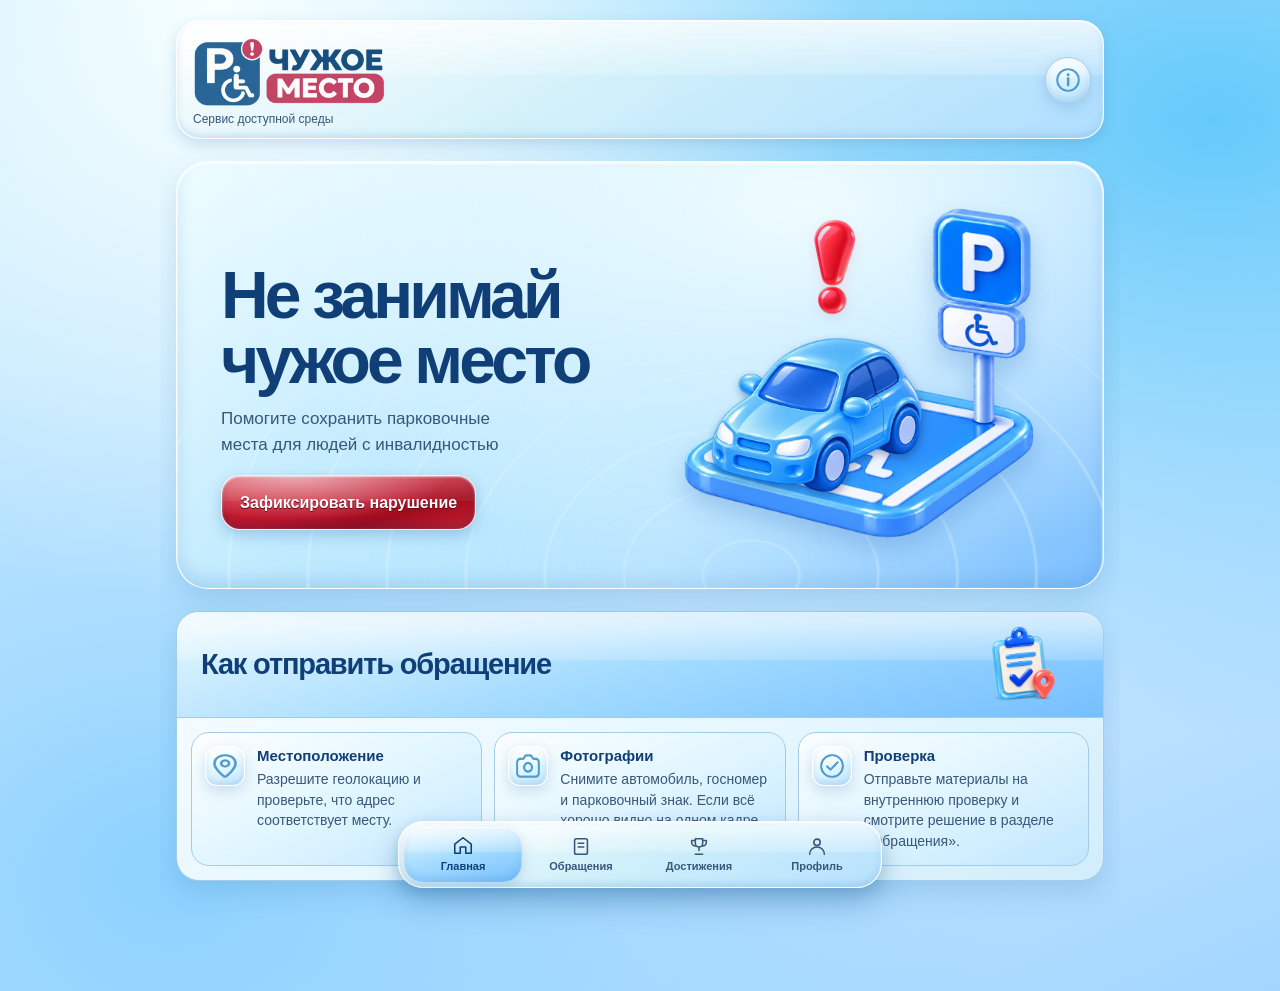
==== frontend/index.html @ 74e449b8 "обновлены тёмная тема и мобильная главная" ====
<!DOCTYPE html>
<html lang="ru">
<head>
	<meta charset="utf-8">
	<meta name="viewport" content="width=device-width, initial-scale=1, viewport-fit=cover, interactive-widget=resizes-content">
	<meta name="color-scheme" content="light dark">
	<meta name="theme-color" content="#BFE8FC" media="(prefers-color-scheme: light)">
	<meta name="theme-color" content="#0B111C" media="(prefers-color-scheme: dark)">
	<link rel="stylesheet" type="text/css" href="style.css">
	<script src="report.js" type="module"></script>
	<title>Чужое место — фиксация нарушений парковки на местах для инвалидов</title>
</head>
<body>
	<main id="home">
		<header class="app-header">
			<div class="app-brand">
				<h1 class="app-logo"><img src="images/brand-logo.webp" alt="Чужое место" width="700" height="540"></h1>
				<p>Сервис доступной среды</p>
			</div>
			<button id="open-about" class="about-button" type="button" aria-label="О проекте" title="О проекте">
				<img src="images/icons/info-circle.png" alt="" width="24" height="24">
			</button>
		</header>
		<section id="browser-max-notice" class="max-browser-notice" aria-label="Вход через MAX" hidden>
			<p>Откройте бота в MAX, чтобы зарегистрироваться и отправлять обращения.</p>
		</section>
		<div id="home-content">
			<section class="hero" aria-labelledby="hero-title">
				<div class="hero-copy">
					<h2 id="hero-title">Не занимай<br>чужое место</h2>
					<p>Помогите сохранить парковочные места для людей с инвалидностью</p>
				</div>
				<div class="parking-scene">
					<img class="parking-platform" src="images/parking-platform.webp" alt="Парковочное место для людей с инвалидностью" width="960" height="879" decoding="async">
					<button class="parking-car" id="parking-car" type="button" aria-label="Оживить машину">
						<img src="images/scene-car.webp" alt="" width="640" height="489" decoding="async">
					</button>
					<button class="parking-warning" id="parking-warning" type="button" aria-label="Оживить восклицательный знак">
						<img src="images/exclamation.webp" alt="" width="240" height="465" decoding="async" draggable="false">
					</button>
				</div>
				<button id="open-report" type="button" class="report-button">Зафиксировать нарушение</button>
			</section>
			<section class="guide" aria-labelledby="guide-title">
				<div class="guide-heading">
					<h2 id="guide-title">Как отправить обращение</h2>
					<img src="images/report-guide.webp" alt="" width="336" height="307" decoding="async">
				</div>
				<ol class="steps" role="list">
					<li>
						<img src="images/icons/location-pin.png" alt="" width="40" height="40" loading="lazy">
						<div><h3>Местоположение</h3><p>Разрешите геолокацию и проверьте, что адрес соответствует месту.</p></div>
					</li>
					<li>
						<img src="images/icons/camera.png" alt="" width="40" height="40" loading="lazy">
						<div><h3>Фотографии</h3><p>Снимите автомобиль, госномер и парковочный знак. Если всё хорошо видно на одном кадре, второго не нужно.</p></div>
					</li>
					<li>
						<img src="images/icons/check-circle.png" alt="" width="40" height="40" loading="lazy">
						<div><h3>Проверка</h3><p>Отправьте материалы на внутреннюю проверку и смотрите решение в разделе «Обращения».</p></div>
					</li>
				</ol>
			</section>
		</div>
		<section class="tab-screen" id="tab-screen" aria-labelledby="tab-title" hidden>
			<h2 id="tab-title"></h2>
			<div class="panel-stack" id="tab-content"></div>
		</section>
		<footer class="site-version" id="site-version" hidden></footer>
		<nav class="tab-bar" aria-label="Основная навигация">
			<button id="open-home" type="button" aria-current="page"><svg viewBox="0 0 24 24" aria-hidden="true"><path d="m3 10 9-7 9 7v10h-6v-7H9v7H3z"/></svg>Главная</button>
			<button id="open-history" type="button"><svg viewBox="0 0 24 24" aria-hidden="true"><rect x="5" y="4" width="14" height="17" rx="2"/><path d="M9 9h6m-6 4h6"/></svg>Обращения</button>
			<button id="open-achievements" type="button"><svg viewBox="0 0 24 24" aria-hidden="true"><path d="M8 4h8v5a4 4 0 0 1-8 0V4ZM8 6H4v2a4 4 0 0 0 4 4M16 6h4v2a4 4 0 0 1-4 4M12 13v4m-4 4h8"/></svg>Достижения</button>
			<button id="open-profile" type="button"><span class="tab-profile-icon" aria-hidden="true"><svg viewBox="0 0 24 24"><circle cx="12" cy="8" r="3.5"/><path d="M4 21a8 8 0 0 1 16 0"/></svg></span>Профиль</button>
		</nav>

		<dialog class="panel-dialog" id="account-dialog" aria-labelledby="account-title">
			<div class="panel-heading">
				<h2 id="account-title">Вход</h2>
				<form method="dialog"><button class="panel-button" type="submit">Закрыть</button></form>
			</div>
			<form id="account-form" class="panel-stack">
				<div id="max-login" class="panel-stack" hidden><p>Откройте бота в MAX, чтобы зарегистрироваться и войти.</p></div>
				<p id="account-message" role="status"></p>
				<button class="panel-button primary-button" type="submit" id="account-submit">Войти</button>
			</form>
		</dialog>

		<dialog class="panel-dialog" id="panel-dialog" aria-labelledby="panel-title">
			<div class="panel-heading">
				<h2 id="panel-title"></h2>
				<form method="dialog"><button class="panel-button" type="submit">Закрыть</button></form>
			</div>
			<div class="panel-stack" id="panel-content"></div>
		</dialog>

		<dialog class="panel-dialog" id="report-dialog" aria-labelledby="report-title">
			<form id="report-form">
				<div class="panel-heading">
					<h2 id="report-title">Фиксация нарушения</h2>
					<button type="button" id="close-report">Закрыть</button>
				</div>
				<div class="step-label"><span id="step-count">Шаг 1 из 3</span><span id="step-name">Общий вид</span></div>
				<div class="step-progress" role="progressbar" aria-label="Этап обращения" aria-valuemin="1" aria-valuemax="3" aria-valuenow="1"><span id="step-progress"></span></div>
				<p id="draft-status" role="status"></p>
				<section id="photo-step">
					<h3 id="photo-title">Сделайте фото автомобиля на парковочном месте</h3>
					<p id="camera-status" role="status">В кадре должны быть видны автомобиль, парковочное место и знак или разметка</p>
					<div class="photo-box">
						<div id="photo-placeholder" class="photo-placeholder"><span aria-hidden="true">▣</span>Камера откроется после нажатия кнопки</div>
						<div class="report-photos" id="photo-previews" hidden>
							<figure hidden><img id="photo-preview" alt="Общий вид автомобиля"><figcaption>Общий вид</figcaption></figure>
							<figure hidden><img id="detail-preview" alt="Государственный номер"><figcaption>Государственный номер</figcaption></figure>
						</div>
					</div>
					<button type="button" id="next-step" disabled>К следующему фото</button>
					<button type="button" id="open-camera">Открыть камеру</button>
					<button type="button" id="open-detail" hidden>Сделать второе фото</button>
					<button type="button" id="camera-settings" hidden>Открыть настройки камеры</button>
					<a id="open-browser-camera" class="panel-button" target="_blank" rel="noopener noreferrer" hidden>Открыть камеру в браузере</a>
					<p class="capture-note">Фотографии делаются с камеры в приложении</p>
				</section>
				<section id="review-step" hidden>
					<h3>Проверьте и отправьте обращение</h3>
					<div class="capture-section">
						<div class="report-photos" id="review-photos"></div>
						<div class="plate-field">
							<label for="plate-number">Госномер автомобиля <span>Необязательно</span></label>
							<div class="plate-input">
							<input id="plate-number" type="text" maxlength="32" autocomplete="off" autocapitalize="characters" spellcheck="false" placeholder="А123ВС" aria-describedby="plate-note" pattern="[АВЕКМНОРСТУХ0-9 \-]*">
								<div class="plate-region-field">
									<label for="plate-region">Регион</label>
									<input id="plate-region" type="text" inputmode="numeric" maxlength="3" pattern="[0-9]{2,3}" autocomplete="off" placeholder="—" aria-describedby="plate-region-note">
								</div>
								<span class="plate-flag" role="img" aria-label="Флаг России"></span>
								<span class="plate-flag" id="plate-region-flag" role="img" hidden></span>
							</div>
							<p id="plate-region-note" role="status" hidden></p>
							<p id="plate-note">Введённый госномер не подтверждён</p>
						</div>
						<h3 id="location-title">Местоположение</h3>
						<p id="location-status" role="status">Разрешите доступ к геолокации, чтобы определить адрес</p>
						<button type="button" id="locate">Определить мой адрес</button>
						<p class="capture-note">Для поиска адреса координаты передаются сервису Photon<br><a href="https://www.openstreetmap.org/copyright">© OpenStreetMap</a></p>
						<label>Комментарий к обращению <textarea id="report-comment" rows="3" maxlength="1000"></textarea></label>
					</div>
					<div class="report-actions">
						<p id="save-status" role="status"></p>
						<button type="button" id="show-submitted" hidden>Открыть обращение</button>
						<button type="submit" id="save-report" disabled>Отправить обращение</button>
						<button type="button" id="back-to-photos">Вернуться к фотографиям</button>
					</div>
				</section>
			</form>
		</dialog>
	</main>
	<dialog id="camera-view" aria-label="Камера">
		<video id="camera-preview" autoplay muted playsinline></video>
		<div class="camera-toolbar">
			<p id="camera-view-status" role="status">Подключаем камеру…</p>
			<button type="button" class="camera-icon" id="cancel-camera" aria-label="Закрыть камеру" title="Закрыть камеру" autofocus><span aria-hidden="true">×</span></button>
		</div>
		<button type="button" id="play-camera" hidden>Запустить предпросмотр</button>
		<div class="camera-actions">
			<button type="button" class="camera-icon" id="camera-flash" aria-label="Вспышка" title="Вспышка" aria-pressed="false" hidden><span aria-hidden="true">⚡︎</span></button>
			<button type="button" id="take-photo" aria-label="Сфотографировать" title="Сфотографировать" disabled></button>
			<button type="button" class="camera-icon" id="switch-camera" aria-label="Переключить камеру" title="Переключить камеру"><span aria-hidden="true">↻</span></button>
		</div>
	</dialog>
</body>
</html>
---- frontend/style.css ----
* { box-sizing: border-box; margin: 0; padding: 0; }
body {
	font-family: -apple-system, BlinkMacSystemFont, "Segoe UI", Roboto, sans-serif;
	background: linear-gradient(145deg, #EAF5FF, var(--paper));
	color: var(--ink);
	line-height: 1.48;
}
button { font: inherit; font-weight: 400; cursor: pointer; }
button, a { touch-action: manipulation; }
:focus-visible { outline: 3px solid var(--strong-blue); outline-offset: 3px; }
main {
	min-height: 100dvh;
	width: min(100%, 470px);
	margin: 0 auto;
	overflow-x: clip;
	padding: max(24px, env(safe-area-inset-top)) max(20px, env(safe-area-inset-right)) calc(110px + env(safe-area-inset-bottom)) max(20px, env(safe-area-inset-left));
}
.app-header { display: flex; align-items: center; justify-content: space-between; gap: 12px; margin-bottom: 24px; text-align: left; }
.app-brand { display: grid; gap: 3px; width: clamp(152px, 48vw, 204px); min-width: 0; }
.app-logo { position: relative; aspect-ratio: 8 / 3; overflow: hidden; }
.app-logo img { position: absolute; top: 50%; left: 0; width: 100%; height: auto; transform: translateY(-50%); }
.panel-heading h2, .tab-screen h2 { color: var(--heading); }
.app-header p { margin-inline-start: 4px; color: var(--muted); font-size: 12px; }
.max-browser-notice {
	display: flex; flex-wrap: wrap; align-items: center; gap: 10px 16px; margin-bottom: 14px; padding: 13px 14px;
	border: 1px solid var(--card-border); border-radius: 17px; background: var(--glass-surface); font-size: 14px;
}
.max-browser-notice p { flex: 1 1 210px; }
.about-button {
	display: grid; place-items: center; flex: none; width: 46px; height: 46px;
	border: 1px solid var(--card-border); border-radius: 50%; background: var(--glass-surface); box-shadow: var(--glass-shadow);
	-webkit-tap-highlight-color: transparent;
}
.about-button img { display: block; width: 24px; height: 24px; object-fit: contain; }
@media (hover: hover) {
	.about-button:hover { background: var(--surface-hover, #D9EDFF); }
}
.hero {
	position: relative; isolation: isolate; overflow: hidden;
	display: grid; grid-template-columns: minmax(0, 1fr); align-items: center;
	padding: 22px 18px 14px; gap: 12px; border-radius: 25px; color: var(--deep-blue); background: linear-gradient(145deg, #D9EFFB, #C8E4F0);
}
.hero-copy h2 { font-size: 29px; line-height: 1.18; letter-spacing: -.03em; }
.hero-copy p { margin-top: 15px; max-width: 34ch; color: var(--muted); font-size: 15px; }
.parking-scene { position: relative; width: min(100%, 257px); aspect-ratio: 1310 / 1200; justify-self: center; margin-top: 10px; }
.parking-platform, .parking-car img { display: block; width: 100%; height: auto; }
.parking-car {
	position: absolute; left: 10%; top: 33%; width: 61%;
	padding: 0; border: 0; border-radius: 38%; background: transparent;
	-webkit-tap-highlight-color: transparent;
}
.parking-car img { transform-origin: 52% 91%; }
.parking-warning {
	position: absolute; width: 15%; left: 45.5%; top: 1%; transform: translateX(-50%);
	padding: 0; border: 0; border-radius: 12px; background: transparent;
	-webkit-tap-highlight-color: transparent;
	-webkit-touch-callout: none;
	-webkit-user-select: none;
	user-select: none;
}
.parking-warning img { display: block; width: 100%; height: auto; filter: drop-shadow(0 5px 7px rgba(204, 68, 110, .12)); }
.parking-warning:active img { filter: brightness(1.12) drop-shadow(0 5px 7px rgba(204, 68, 110, .12)); }
.report-button {
	width: 100%; display: block; margin-top: 12px;
	background: var(--report-gel);
	border: 0; box-shadow: 0 4px 12px #10274338;
	border-radius: 14px; padding: 15px 18px;
	color: white; font-size: 17px; text-align: center;
}
.report-button:hover { box-shadow: 0 4px 16px #10274355; }
.guide {
	margin-top: 18px; overflow: hidden; border: 1px solid var(--card-border); border-radius: 23px;
	background: var(--surface, #fff); box-shadow: var(--soft-shadow);
}
.guide-heading {
	display: grid; grid-template-columns: minmax(0, 1fr) auto; align-items: center; gap: 4px; padding: 6px 12px 6px 18px;
	background: linear-gradient(120deg, var(--paper), var(--ice));
}
.guide h2, .panel-heading h2 { font-size: 24px; line-height: 1.16; letter-spacing: -.04em; }
.guide h2 { max-width: 12ch; color: var(--deep-blue); font-weight: 850; }
.guide-heading img { display: block; width: clamp(92px, 29vw, 132px); height: auto; }
.steps { list-style: none; padding: 0 18px; }
.steps li { display: grid; grid-template-columns: 40px minmax(0, 1fr); gap: 12px; align-items: start; padding: 14px 0; }
.steps li + li { border-top: 1px solid var(--card-border); }
.steps img { display: block; border-radius: 12px; padding: 7px; background: color-mix(in srgb, var(--ice) 55%, var(--paper)); }
.steps h3 { font-size: 15px; line-height: 1.35; color: var(--deep-blue); }
.steps p { margin-top: 3px; font-size: 14px; color: var(--muted); }
.tab-bar svg { fill: none; stroke: currentColor; stroke-width: 1.7; stroke-linejoin: round; stroke-linecap: round; }
.tab-bar {
	position: fixed; z-index: 2; bottom: max(14px, env(safe-area-inset-bottom)); left: 50%; transform: translateX(-50%);
	display: flex; width: min(440px, calc(100% - 32px)); padding: 5px;
	background: linear-gradient(155deg, #fffffff2, #dfedf8e8); border: 1px solid #b8d3e3; border-radius: 21px;
	box-shadow: inset 0 1px 1px white, 0 6px 24px #19539224;
	-webkit-backdrop-filter: blur(16px);
	backdrop-filter: blur(16px);
}
.tab-bar > * {
	display: grid; place-content: center; justify-items: center; gap: 3px; flex: 1; min-width: 0; height: 52px;
	background: transparent; border: 0; border-radius: 16px; color: var(--muted);
	line-height: 1.25; font-family: inherit; font-size: 12px; font-weight: 400; text-decoration: none;
	-webkit-tap-highlight-color: transparent;
	-webkit-user-select: none;
	user-select: none;
}
.tab-bar svg { width: 21px; height: 21px; }
@media (hover: hover) {
	.tab-bar > :hover { background: #ffffff94; }
}
.tab-bar [aria-current] {
	color: var(--deep-blue); background: var(--glass-glint), linear-gradient(160deg, #edf8ff, var(--sky)); box-shadow: var(--glass-shadow);
}
.tab-bar [aria-current]:focus-visible { outline: 3px solid var(--strong-blue); outline-offset: 1px; }
@media (prefers-reduced-motion: no-preference) {
	.parking-warning { animation: warning-float 2.4s ease-in-out infinite; }
	button { transition: transform 120ms ease-out, box-shadow 160ms ease-out; }
	button:enabled:active:not(.tab-bar button, .parking-warning, .parking-car) { transform: translateY(1px) scale(.98); }

	.hero { animation: card-appear 460ms ease-out; }
	.guide { animation: card-appear 460ms 80ms ease-out backwards; }
	/* Forms and report rows can arrive after the tab's initial transition. */
	#tab-content > form, #tab-content > .report-row, #tab-content > [role="status"]:only-child {
		animation: panel-appear 320ms ease-out;
	}
	.panel-dialog[open] { animation: panel-appear 300ms ease-out; }
	.panel-dialog[open]::backdrop { animation: panel-appear 260ms ease-out; }

	.tab-bar { display: grid; grid-template-columns: repeat(4, minmax(0, 1fr)); }
	.tab-bar::before {
		content: ""; position: absolute; pointer-events: none;
		inset: 5px auto 5px 5px; width: calc((100% - 10px) / 4); border-radius: 16px;
		background: var(--glass-glint), linear-gradient(160deg, #edf8ff, var(--sky));
		box-shadow: 0 3px 9px #19539214;
		transform: translateX(var(--indicator-offset, 0%));
		transition: transform 360ms cubic-bezier(.25,.7,.25,1);
	}
	.tab-bar > button { position: relative; }
	.tab-bar [aria-current] { background: transparent; box-shadow: none; }
	.tab-bar [aria-current]:not(:focus-visible) { outline: none; }
}

@keyframes warning-float {
	0%, 100% { transform: translate(-50%, 0); }
	50% { transform: translate(-50%, -6px); }
}
@keyframes card-appear {
	from { opacity: 0; transform: translateY(18px); }
	to { opacity: 1; transform: none; }
}
@keyframes panel-appear {
	from { opacity: 0; }
	to { opacity: 1; }
}
@media (max-width: 520px) {
	main { padding-inline: max(16px, env(safe-area-inset-left)) max(16px, env(safe-area-inset-right)); }
	.app-header { margin-bottom: 20px; }
	.hero { padding: 22px 18px 14px; gap: 12px; }
	.hero-copy h2 { font-size: 29px; }
	.hero-copy p { margin-top: 10px; }
	.guide h2 { font-size: 22px; }
	.steps { padding-inline: 14px; }
}
[hidden] {
	display: none !important;
}

.panel-dialog {
	width: min(100%, 470px);
	max-height: calc(100% - 24px);
	margin: auto;
	padding: 20px;
	border: 0;
	border-radius: 22px;
	background: var(--paper);
	color: inherit;
	overflow-wrap: anywhere;
	overscroll-behavior: contain;
}

.tab-screen { overflow-wrap: anywhere; }
.tab-screen h2 { margin-bottom: 18px; font-size: 28px; line-height: 1.2; letter-spacing: -.04em; }
.tab-screen form { padding: 16px; background: white; border: 1px solid var(--ice); border-radius: 18px; }
.profile-card, .achievement-card, .empty-card, .report-card {
	padding: 18px; border: 1px solid var(--ice); border-radius: 18px; background: white;
}
.profile-card { display: flex; align-items: center; gap: 14px; }
.profile-avatar, .achievement-icon {
	display: grid; place-items: center; flex: none; width: 54px; height: 54px;
	border-radius: 18px; background: var(--ice); color: var(--deep-blue); font-weight: 700; font-size: 20px;
}
.profile-avatar { position: relative; overflow: hidden; }
.profile-avatar img { position: absolute; inset: 0; width: 100%; height: 100%; object-fit: cover; }
.profile-card p, .achievement-card p, .empty-card p, .report-card small { color: var(--muted); font-size: 14px; }
.profile-menu { display: grid; gap: 8px; }
.profile-menu .panel-button { width: 100%; text-align: left; }
.achievement-grid { display: grid; grid-template-columns: repeat(2, minmax(0, 1fr)); gap: 10px; }
.achievement-card { display: grid; justify-items: center; gap: 8px; text-align: center; }
.achievement-card .achievement-icon { font-family: "Apple Color Emoji", "Segoe UI Emoji", "Noto Color Emoji", sans-serif; font-size: 28px; }
.achievement-card[data-earned="true"] { border-color: var(--blue); }
.achievement-mark, .achievement-details summary { font-size: 13px; color: var(--muted); }
.achievement-card[data-earned="true"] .achievement-mark { color: var(--deep-blue); font-weight: 700; }
.achievement-details { width: 100%; }
.achievement-details summary { cursor: pointer; }
.achievement-details p, .achievement-details button { margin-top: 8px; }
.service-rules { display: grid; gap: 10px; padding-inline-start: 1.3em; }
.report-card { display: grid; gap: 10px; }
.report-card-head { display: flex; justify-content: space-between; flex-wrap: wrap; gap: 8px; }
.report-filter { display: flex; gap: 8px; }
.report-filter button { flex: 1; }
.report-confirmation summary { width: fit-content; padding: 10px 14px; border: 1px solid var(--card-border); border-radius: 14px; background: var(--glass-surface); cursor: pointer; }
.report-confirmation form { margin-top: 8px; }
.site-version { margin-top: 16px; text-align: center; font-size: 12px; color: #667085; color: light-dark(#667085, #a9b3c2); }
.empty-card { text-align: center; }
.decision-stats { display: grid; grid-template-columns: repeat(auto-fit, minmax(88px, 1fr)); gap: 8px; max-width: 360px; }
.decision-stats div { display: flex; align-items: center; justify-content: space-between; gap: 6px; flex-wrap: wrap; padding: 8px 10px; border: 1px solid var(--ice); border-radius: 12px; }
.decision-stats dd { min-width: 28px; padding: 2px 6px; border-radius: 8px; text-align: center; font-weight: 700; }

.review-workspace {
	width: min(100%, 1040px);
	padding-bottom: max(32px, env(safe-area-inset-bottom));
	display: grid; align-content: start; gap: 24px;
}
.review-header { display: flex; align-items: center; justify-content: space-between; flex-wrap: wrap; gap: 12px; }
.review-header h1 { color: var(--heading); font-size: clamp(24px, 5vw, 34px); line-height: 1.2; }
.review-storage-warning {
	padding: 12px 16px;
	border: 1px solid var(--accent);
	border-radius: 14px;
	background: color-mix(in srgb, var(--accent) 12%, var(--paper));
	font-weight: 650;
}
.review-workspace form { max-width: 100%; }
.review-grid { display: grid; grid-template-columns: repeat(auto-fit, minmax(min(100%, 300px), 1fr)); align-items: start; gap: 14px; }
.review-columns { display: grid; align-items: start; gap: 14px; }
.review-columns > div > section > form { padding: 0; border: 0; }
#review-content > a { justify-self: start; }
#review-content > form { max-width: 470px; }
@media (min-width: 760px) {
	.review-columns { grid-template-columns: minmax(0, 1.4fr) minmax(0, 1fr); }
}

.panel-dialog::backdrop {
	background: rgb(26 43 60 / 55%);
}

#report-form, .capture-section, .panel-stack {
	display: grid;
	grid-template-columns: minmax(0, 1fr);
	gap: 14px;
}

.panel-heading {
	display: flex;
	justify-content: space-between;
	align-items: center;
	gap: 14px;
	margin-bottom: 16px;
}

#report-form > .panel-heading {
	margin-bottom: 0;
}

:is(.panel-dialog, .tab-screen) label {
	display: grid;
	gap: 5px;
}

:is(.panel-dialog, .tab-screen) :is(input, textarea, select) {
	width: 100%;
	min-width: 0;
	min-height: 44px;
	padding: 8px 10px;
	border: 1px solid #96afc3;
	border-radius: 12px;
	background: white;
	color: inherit;
	font: inherit;
	font-size: max(16px, 1em);
}

:is(.panel-dialog, .tab-screen) textarea {
	resize: vertical;
}

.capture-section {
	padding: 16px;
	border: 1px solid var(--ice);
	border-radius: 18px;
	background: white;
}

.capture-note {
	font-size: 13px;
	color: var(--muted);
}

.plate-field { display: grid; gap: 8px; }
.plate-field > label { display: flex; align-items: baseline; justify-content: space-between; gap: 8px; }
.plate-field > label span { font-size: 12px; font-weight: 400; color: var(--muted); }
.plate-input { display: flex; align-items: center; gap: 6px; padding-right: 8px; overflow: hidden; border: 2px solid var(--deep-blue); border-radius: 12px; background: white; }
#report-form .plate-input input { border: 0; border-radius: 0; min-width: 0; letter-spacing: .06em; text-transform: uppercase; font-weight: 600; background: transparent; box-shadow: none; }
.plate-input input:focus-visible { outline-offset: -3px; }
.plate-region-field { flex: 0 0 68px; align-self: stretch; display: grid; align-content: center; border-left: 1px solid var(--ice); text-align: center; }
.plate-region-field label { padding-top: 4px; color: var(--muted); font-size: 11px; }
#report-form #plate-region { min-height: 30px; padding: 2px 0 6px; text-align: center; }
#report-form #plate-region::placeholder { color: #68707a; color: light-dark(#68707a, #aab2bc); opacity: 1; }
.plate-flag { flex: 0 0 24px; width: 24px; height: 16px; border-radius: 2px; background: url("images/plate-flags.webp") left top / 1000% 1000% no-repeat; }
.plate-field p { color: var(--muted); font-size: 13px; }
.report-plate-summary { display: flex; flex-wrap: wrap; gap: 8px; align-items: center; color: var(--deep-blue); overflow-wrap: anywhere; }
.report-plate-summary span { padding: 3px 8px; border-radius: 12px; background: #FFF0B3; color: #684A00; font-size: 13px; }
.report-plate-summary small { color: var(--muted); }

.report-actions {
	display: flex;
	flex-wrap: wrap;
	justify-content: flex-end;
	gap: 8px;
}

#camera-view {
	position: fixed;
	inset: 0;
	width: 100%;
	height: 100%;
	height: 100dvh;
	max-width: none;
	max-height: none;
	overflow: hidden;
	border: 0;
	background: #080d12;
	color: white;
}

body:has(#camera-view[open]) { overflow: hidden; }

.step-label { display: flex; justify-content: space-between; gap: 8px; font-size: 12px; color: var(--muted); }
.step-progress { height: 7px; overflow: hidden; border-radius: 20px; background: #D7EAF5; }
.step-progress span { display: block; width: 33.33%; height: 100%; border-radius: inherit; background: var(--strong-blue); }
#photo-step, #review-step { display: grid; gap: 12px; }
#photo-step h3, #review-step > h3 { font-size: 21px; color: var(--deep-blue); line-height: 1.25; }
#photo-step > p { color: var(--muted); }
.photo-box { min-height: 205px; display: grid; place-items: center; padding: 12px; border: 2px dashed #81BCDF; border-radius: 20px; background: #E6F4FC; text-align: center; }
.photo-placeholder { color: var(--muted); }
.photo-placeholder span { display: block; font-size: 40px; color: var(--blue); }
.photo-box .report-photos { width: 100%; }
.photo-box img { max-height: 250px; }

#save-status {
	flex-basis: 100%;
}

#save-status:empty {
	display: none;
}

#report-form button, .panel-button {
	min-height: 44px;
	padding: 8px 14px;
	border: 0;
	border-radius: 12px;
	background: var(--glass-surface);
	box-shadow: 0 3px 9px #19539214;
	color: var(--deep-blue);
	font: inherit;
	font-weight: 400;
	cursor: pointer;
}
a.panel-button { display: grid; place-items: center; text-align: center; text-decoration: none; }

#report-form button[type="submit"], #report-form .primary-button, .primary-button {
	background: var(--glass-glint), linear-gradient(160deg, var(--heading), var(--deep-blue) 70%);
	color: white;
}

#report-form button:disabled, .panel-button:disabled {
	opacity: 0.6;
	cursor: default;
}

.report-photos img {
	display: block;
	width: 100%;
	max-height: 36vh;
	object-fit: contain;
	border-radius: 12px;
}

#camera-preview {
	position: absolute;
	inset: 0;
	width: 100%;
	height: 100%;
	object-fit: cover;
}

.camera-toolbar, .camera-actions {
	position: absolute;
	left: max(12px, env(safe-area-inset-left));
	right: max(12px, env(safe-area-inset-right));
	display: grid;
	align-items: center;
	justify-items: center;
	gap: 10px;
}
.camera-toolbar {
	top: max(12px, env(safe-area-inset-top));
	grid-template-columns: 48px minmax(0, 1fr) 48px;
}
#camera-view-status {
	grid-column: 2;
	max-width: 420px;
	padding: 6px 12px;
	border: 1px solid rgb(0 0 0 / 65%);
	border-radius: 12px;
	background: rgb(0 0 0 / 72%);
	text-align: center;
	font-size: 14px;
	line-height: 1.35;
}
.camera-actions {
	bottom: max(18px, env(safe-area-inset-bottom));
	grid-template-columns: 48px 72px 48px;
	justify-content: center;
	gap: clamp(12px, 5vw, 32px);
}
#camera-view button {
	--camera-glint: radial-gradient(ellipse at 34% 12%, rgb(255 255 255 / 48%), transparent 50%);
	border: 1px solid rgb(234 247 255 / 72%);
	background: var(--camera-glint), linear-gradient(150deg, rgb(154 219 255 / 62%), rgb(17 65 107 / 68%) 74%), rgb(9 28 53 / 46%);
	box-shadow: inset 0 2px 3px rgb(255 255 255 / 46%), inset 0 -4px 10px rgb(12 49 96 / 42%), 0 3px 8px rgb(0 0 0 / 42%);
	-webkit-backdrop-filter: blur(9px) saturate(1.35);
	backdrop-filter: blur(9px) saturate(1.35);
	color: white;
	text-shadow: 0 1px 3px rgb(0 0 0 / 80%);
	transition: scale .17s ease, filter .17s ease;
}
#camera-view button:active:not(:disabled) { scale: .9; filter: brightness(1.12); }
@media (prefers-reduced-motion: reduce) {
	#camera-view button { transition: none; }
	#camera-view button:active:not(:disabled) { scale: 1; }
}
#camera-view button:disabled { opacity: .6; cursor: default; }
#camera-view button:focus-visible { outline-color: white; }
.camera-icon {
	display: grid;
	place-items: center;
	width: 48px;
	height: 48px;
	border-radius: 50%;
	font-size: 28px;
	line-height: 1;
}
#camera-view #cancel-camera {
	grid-column: 3;
	align-self: start;
	background: var(--camera-glint), linear-gradient(150deg, rgb(255 156 181 / 68%), rgb(170 25 57 / 84%) 70%), rgb(109 15 30 / 45%);
	font-size: 32px;
}
#camera-view #take-photo {
	grid-column: 2;
	width: 72px;
	height: 72px;
	border: 3px solid rgb(244 251 255 / 92%);
	border-radius: 50%;
	background: var(--camera-glint), linear-gradient(150deg, #fff, rgb(217 241 255 / 78%) 58%, rgb(99 184 239 / 76%));
	box-shadow: inset 0 0 0 3px rgb(15 75 120 / 46%), inset 0 -10px 14px rgb(57 126 180 / 42%), 0 3px 8px rgb(0 0 0 / 45%);
}
#camera-flash, #take-photo, #switch-camera { grid-row: 1; }
#camera-flash { grid-column: 1; font-size: 22px; }
#switch-camera { grid-column: 3; }
#camera-view #camera-flash[aria-pressed="true"] { color: #ffde74; border-color: currentColor; }
#play-camera {
	position: absolute;
	top: 50%;
	left: 50%;
	width: max-content;
	max-width: 92%;
	min-height: 44px;
	transform: translate(-50%, -50%);
	padding: 8px 14px;
	border-radius: 12px;
}

.report-photos {
	display: grid;
	grid-template-columns: repeat(auto-fit, minmax(min(100%, 180px), 1fr));
	gap: 14px;
}

.report-photos figcaption {
	color: var(--muted);
	font-size: 14px;
}

.report-row {
	display: grid;
	gap: 5px;
	text-align: left;
}

.report-status {
	justify-self: start;
	padding: 3px 8px;
	border-radius: 12px;
	background: var(--ice);
	color: var(--deep-blue);
	font-size: 14px;
	font-weight: 600;
}

.status-pending { background: #FFF0B3; color: #684A00; }
.status-approved { background: #d7eeff; color: #104d85; }
.status-rejected { background: #FCE2E5; color: #921C26; }
.report-ban-notice { font-size: 14px; }
.report-ban-notice a { color: var(--deep-blue); }

.report-events {
	display: grid;
	gap: 8px;
	padding-left: 22px;
}

.report-comment {
	white-space: pre-wrap;
	overflow-wrap: anywhere;
}

#report-form .panel-heading button, .panel-heading .panel-button {
	display: grid; place-content: center; width: 44px; height: 44px; padding: 0;
	border: 0; border-radius: 50%; background: var(--glass-surface);
	font-size: 0; color: var(--ink);
}
.panel-heading button::after {
	content: ""; width: 16px; height: 16px;
	background: linear-gradient(45deg, transparent 46%, currentColor 46% 54%, transparent 54%),
		linear-gradient(-45deg, transparent 46%, currentColor 46% 54%, transparent 54%);
}
:is(.panel-dialog, .tab-screen) label { font-weight: 600; }
:is(.panel-dialog, .tab-screen) :is(input, textarea, select) { font-weight: 400; }
:is(.panel-dialog, .tab-screen) [role="status"]:empty { display: none; }
.capture-section h3 { font-size: 18px; letter-spacing: -.025em; }
.capture-section a { color: var(--deep-blue); }
.report-events { padding-left: 2em; }
.report-events li { padding-left: .35em; }
.report-events li::marker { color: var(--heading); font-weight: 700; }
@media (max-width: 600px), (max-height: 500px) and (pointer: coarse) {
	body:has(.panel-dialog[open]) { overflow: hidden; }

	.panel-dialog {
		--panel-left: max(16px, env(safe-area-inset-left));
		--panel-right: max(16px, env(safe-area-inset-right));
		--panel-top: max(12px, env(safe-area-inset-top));
		--panel-bottom: max(12px, env(safe-area-inset-bottom));
		inset: 0;
		width: 100%;
		max-width: none;
		height: 100%;
		height: 100dvh;
		max-height: none;
		margin: 0;
		padding: 0 var(--panel-right) 0 var(--panel-left);
		border-radius: 0;
		scroll-padding-block: calc(58px + var(--panel-top)) calc(58px + var(--panel-bottom));
	}

	.panel-heading, .report-actions {
		position: sticky;
		z-index: 1;
		margin-left: calc(-1 * var(--panel-left));
		margin-right: calc(-1 * var(--panel-right));
		padding-inline: var(--panel-left) var(--panel-right);
		background: var(--paper);
	}

	.panel-heading {
		top: 0;
		padding-top: var(--panel-top);
		padding-bottom: 10px;
		border-bottom: 1px solid var(--ice);
	}

	.panel-heading > :last-child {
		flex-shrink: 0;
	}

	#account-form, #panel-content {
		padding-bottom: var(--panel-bottom);
	}

	#report-form {
		display: flex;
		flex-direction: column;
		min-height: 100%;
	}

	.report-actions {
		bottom: 0;
		margin-top: auto;
		padding-top: 10px;
		padding-bottom: var(--panel-bottom);
		border-top: 1px solid var(--ice);
	}

	.report-actions > button {
		flex: 1;
	}

	.report-photos img {
		max-height: 35dvh;
	}
}

@media (min-width: 601px) {
	.panel-dialog { height: min(100dvh - 24px, 844px); }
}



/* Glass surfaces and saturated reflections follow the parking illustration. */
:root {
	color-scheme: light dark;
	--ink: #102e55;
	--muted: #37577b;
	--paper: #e9f8ff;
	--ice: #bddcf3;
	--sky: #bfe8fc;
	--blue: #2186cc;
	--strong-blue: #0860ad;
	--deep-blue: #103f77;
	--heading: #0b3970;
	--accent: #a03d54;
	--card-border: #a2cce7;
	--edge-light: #ffffffed;
	--glass-glint: linear-gradient(180deg, #ffffffae, #ffffff32 45%, transparent 47%);
	--glass-surface: linear-gradient(155deg, #ffffffd9, #def5ffcb 52%, #bbe4ffcf);
	--surface: linear-gradient(152deg, #ffffffef, #ebf9ffee 54%, #d5effae6);
	--field: linear-gradient(170deg, #f8fdff, #e2f3fc);
	--chrome: linear-gradient(155deg, #fffffff2, #d1f0f9e8 48%, #b5dfffeb);
	--dialog-surface: linear-gradient(145deg, #f3fcfff7, #d7effbee 62%, #c9e8fff2);
	--hero-surface: linear-gradient(140deg, #effdff, #afe3ff 54%, #7ebfff 100%);
	--hero-halo: #f7ffffdd;
	--hero-ring: #ecfbff92;
	--blue-gel: linear-gradient(165deg, #187ac8, #0861b5 51%, #144e9c 71%, #1769b7);
	--report-gel: linear-gradient(165deg, #d52233, #bb1127 51%, #a10c1d 71%, #cf2030);
	--sky-gel: linear-gradient(165deg, #e7f8ff, #9fd9ff 55%, #76bfff);
	--glass-shadow: inset 0 1px 2px #fffffff2, inset 0 -3px 7px #417fba33, 0 5px 14px #2d73ae34;
	--soft-shadow: inset 0 1px 2px #ffffffe6, 0 12px 26px #246ca12b;
	--gel-shadow: inset 0 1px 2px #ffffffb8, inset 0 -5px 10px #102e653b, 0 5px 14px #215b9c43;
	--gel-glint: radial-gradient(ellipse at 29% -5%, #ffffff8c, transparent 61%),
		linear-gradient(180deg, #ffffff36 0%, #ffffff11 46%, transparent 48%);
	--backdrop: #133c6a67;
	--page-background:
		radial-gradient(ellipse at 17% 0%, #f7ffff 0%, transparent 43%),
		radial-gradient(ellipse at 95% 12%, #65cafb 0%, transparent 50%),
		radial-gradient(ellipse at 13% 88%, #8dd2ff 0%, transparent 55%),
		linear-gradient(157deg, #b9e8fc, #deefff 48%, #a2d6ff);
}

@media (prefers-color-scheme: dark) {
	:root {
		--ink: #eaf1fb;
		--muted: #b2c4dc;
		--paper: #121d2c;
		--ice: #30445e;
		--sky: #0b111c;
		--blue: #6abaff;
		--strong-blue: #96d8ff;
		--deep-blue: #e4f1ff;
		--heading: #edf5ff;
		--accent: #ffacbc;
		--card-border: #374e69;
		--edge-light: #a5caff4d;
		--glass-glint: linear-gradient(180deg, #c4e1ff24, #97c6ff08 44%, transparent 46%);
		--glass-surface: linear-gradient(155deg, #283b54, #1b2b41 56%, #1a2d47);
		--surface: linear-gradient(152deg, #202e42, #151f2e 62%, #17253a);
		--field: linear-gradient(170deg, #0e1725, #172539);
		--chrome: linear-gradient(155deg, #283950f5, #192639f2 56%, #17283ff4);
		--dialog-surface: linear-gradient(145deg, #1c2d44, #121e30 62%, #17283f);
		--hero-surface: linear-gradient(140deg, #20344f, #15253d 52%, #23476c);
		--hero-halo: #67b1ff32;
		--hero-ring: #91c4f525;
		--blue-gel: linear-gradient(165deg, #236cac, #09549d 51%, #164984 71%, #2369aa);
		--report-gel: linear-gradient(165deg, #ca2334, #ad1328 51%, #8b0d20 71%, #bc1b2e);
		--sky-gel: linear-gradient(165deg, #34567c, #244263 54%, #1c3454);
		--glass-shadow: inset 0 1px 2px #c3ddff40, inset 0 -3px 9px #050c1a55, 0 6px 16px #060b155e;
		--soft-shadow: inset 0 1px 2px #b4d4ff33, 0 12px 26px #060a1466;
		--gel-shadow: inset 0 1px 2px #c8edffd4, inset 0 -5px 10px #04183283, 0 5px 14px #020b20a8;
		--backdrop: #020c19a8;
		--page-background:
			radial-gradient(ellipse at 76% 0%, #1b2f49, transparent 54%),
			linear-gradient(157deg, #0b111c, #101c2e 74%, #0d1828);
	}
}

html { background: var(--sky); }
body {
	min-height: 100dvh;
	background: var(--page-background);
}
a { color: var(--deep-blue); }
main {
	width: min(100%, 550px);
	padding-top: max(20px, env(safe-area-inset-top));
	padding-inline: max(16px, env(safe-area-inset-left)) max(16px, env(safe-area-inset-right));
}
.review-workspace { width: min(100%, 1080px); }

.app-header, .review-header {
	padding: 10px 12px;
	border: 1px solid var(--edge-light);
	border-radius: 24px;
	background: var(--glass-glint), var(--chrome);
	box-shadow: var(--glass-shadow);
}
.app-header { margin-bottom: 16px; }
@media (prefers-color-scheme: dark) {
	/* Highlight only the navy wordmark, leaving the transparent artwork and red badge intact. */
	.app-logo::after {
		content: "";
		position: absolute;
		inset: 0;
		pointer-events: none;
		background: url("images/brand-logo.webp") center / 100% auto no-repeat;
		clip-path: inset(19% 3% 46% 38%);
		filter: brightness(2.7) saturate(.7);
	}
	.about-button img { filter: brightness(1.45); }
}
.review-header { padding: 14px 16px; }
.review-header h1 { letter-spacing: -.035em; }

.hero {
	grid-template-areas: "copy" "scene" "action";
	gap: 10px;
	padding: clamp(20px, 6vw, 32px) clamp(16px, 5vw, 28px) 18px;
	border: 1px solid var(--edge-light);
	border-radius: 32px;
	background:
		radial-gradient(ellipse at 68% 10%, var(--hero-halo), transparent 68%),
		var(--hero-surface);
	box-shadow: inset 0 2px 3px var(--edge-light), inset 0 -8px 16px #3178bd33, var(--soft-shadow);
}
.hero::before {
	content: "";
	position: absolute;
	z-index: -1;
	inset: 0;
	pointer-events: none;
	background:
		radial-gradient(ellipse at 52% 94%, var(--hero-ring), transparent 58%),
		repeating-radial-gradient(ellipse at 62% 97%, transparent 0 46px, var(--hero-ring) 48px, transparent 51px 79px);
	mask-image: linear-gradient(transparent 24%, #0009 70%);
}
.hero-copy { grid-area: copy; }
.hero-copy h2 {
	color: var(--deep-blue);
	font-size: clamp(32px, 9vw, 44px);
	font-weight: 850;
	line-height: .99;
	letter-spacing: -.058em;
	text-wrap: balance;
}
.hero-copy p { margin-top: 13px; max-width: 31ch; font-size: 15px; }
.parking-scene { grid-area: scene; width: min(100%, 300px); }
.parking-platform { filter: drop-shadow(0 12px 12px #195db83d); }
.parking-car img { filter: drop-shadow(1px 4px 4px #08285b60); }

.guide, .max-browser-notice,
.profile-card, .achievement-card, .empty-card, .report-card,
.capture-section, .tab-screen form, .decision-stats > div {
	border: 1px solid var(--card-border);
	border-radius: 23px;
	background: var(--surface);
	box-shadow: var(--soft-shadow);
}
.guide-heading {
	padding-inline: 18px;
	border-bottom: 1px solid var(--card-border);
	background: var(--glass-glint), var(--sky-gel);
}
.steps img, .profile-avatar, .achievement-icon {
	border: 1px solid var(--edge-light);
	background: var(--glass-glint), var(--glass-surface);
	box-shadow: var(--glass-shadow);
}
.guide h2 { font-size: clamp(22px, 6vw, 29px); }
.steps li { padding-block: 14px; }
.tab-screen { min-height: 48vh; padding-bottom: 14px; }
.tab-screen h2 { font-size: clamp(25px, 6vw, 32px); font-weight: 800; color: var(--deep-blue); }
.achievement-card { min-height: 145px; }
.decision-stats > div { border-radius: 15px; }
.report-card:focus-within, .achievement-card:hover { border-color: var(--blue); }
.report-card-head strong { color: var(--deep-blue); }
.report-photos figure { min-width: 0; }
.report-photos img { background: var(--field); }
.tab-profile-icon { display: grid; place-items: center; width: 22px; height: 22px; }
.tab-profile-icon .profile-avatar {
	width: 100%; height: 100%; border-radius: 50%;
	background: linear-gradient(145deg, #634ace, #3156bc); color: white; font-size: 12px; line-height: 1;
}

.tab-bar {
	width: min(484px, calc(100% - 24px));
	bottom: max(12px, env(safe-area-inset-bottom));
	padding: 5px;
	border: 1px solid var(--edge-light);
	border-radius: 25px;
	background: var(--glass-glint), var(--chrome);
	box-shadow: var(--glass-shadow), 0 16px 30px #164e8840;
	-webkit-backdrop-filter: blur(19px) saturate(1.48);
	backdrop-filter: blur(19px) saturate(1.48);
}
.tab-bar > * { height: 55px; border-radius: 19px; font-size: 11px; font-weight: 650; }
.tab-bar svg { width: 22px; height: 22px; }
.tab-bar [aria-current], .tab-bar::before {
	border-radius: 19px;
	background: var(--glass-glint), var(--sky-gel);
	box-shadow: var(--glass-shadow);
}
@media (hover: hover) {
	.tab-bar > :hover { background: var(--glass-glint); }
	.tab-bar [aria-current]:hover { background: var(--glass-glint), var(--sky-gel); }
}
@media (prefers-reduced-motion: no-preference) {
	.tab-bar [aria-current], .tab-bar [aria-current]:hover { background: transparent; box-shadow: none; }
}

.panel-dialog {
	border: 1px solid var(--edge-light);
	border-radius: 28px;
	background: var(--dialog-surface);
	box-shadow: var(--soft-shadow), 0 24px 70px #072a6d53;
	-webkit-backdrop-filter: blur(20px) saturate(1.35);
	backdrop-filter: blur(20px) saturate(1.35);
}
.panel-dialog::backdrop {
	background: var(--backdrop);
	-webkit-backdrop-filter: blur(5px);
	backdrop-filter: blur(5px);
}
.panel-heading { padding-bottom: 12px; border-bottom: 1px solid var(--card-border); }
.panel-heading h2 { color: var(--deep-blue); font-size: 23px; font-weight: 800; }

.panel-button, .about-button, .report-confirmation summary, #report-form button {
	border: 1px solid var(--card-border);
	background: var(--glass-glint), var(--glass-surface);
	box-shadow: var(--glass-shadow);
	color: var(--deep-blue);
	font-weight: 650;
	transition: transform .18s ease, filter .18s ease;
}
.panel-button, #report-form button {
	min-height: 46px;
	padding: 9px 15px;
	border-radius: 15px;
}
:where(.panel-button, .about-button, .report-confirmation summary):active,
#report-form button:enabled:active { transform: scale(.97); }
@media (hover: hover) {
	:where(.panel-button, .about-button, .report-confirmation summary):not(:disabled):hover,
	#report-form button:enabled:hover { filter: brightness(1.075); }
	.about-button:hover { background: var(--glass-glint), var(--sky-gel); }
}
#report-form .panel-heading button, .panel-heading .panel-button {
	border: 1px solid var(--card-border);
	border-radius: 50%;
	background: var(--glass-glint), var(--glass-surface);
}
.report-button, .primary-button, #report-form button[type="submit"], #report-form .primary-button {
	border: 1px solid var(--edge-light);
	background: var(--gel-glint), var(--blue-gel);
	box-shadow: var(--gel-shadow);
	color: white;
	font-weight: 750;
	text-shadow: 0 1px 1px #06254f;
}
.report-button {
	grid-area: action;
	min-height: 54px;
	margin-top: 0;
	border-radius: 19px;
	background: var(--gel-glint), var(--report-gel);
	font-size: 16px;
	text-shadow: 0 1px 1px #570c18;
}
.report-button:hover { box-shadow: var(--gel-shadow); filter: brightness(1.08); }

:is(.panel-dialog, .tab-screen) :is(input, textarea, select), .plate-input {
	border-color: var(--card-border);
	border-radius: 15px;
	background: var(--field);
	color: var(--ink);
	box-shadow: inset 0 2px 5px #0c477227;
}
:is(.panel-dialog, .tab-screen) :is(input, textarea)::placeholder { color: var(--muted); }
:is(.panel-dialog, .tab-screen) :is(input, textarea, select):focus { border-color: var(--blue); }
.plate-input:has([aria-invalid="true"]) { border-color: var(--accent); }
.plate-field .field-error { color: var(--accent); font-weight: 650; }
.photo-box {
	border: 1px dashed var(--blue);
	background: radial-gradient(ellipse at 42% 0%, var(--hero-halo), transparent 80%), var(--field);
	box-shadow: inset 0 4px 15px #124e7d26;
}
.photo-placeholder span { color: var(--deep-blue); text-shadow: 0 1px 1px var(--edge-light); }
.step-progress { height: 9px; background: var(--field); box-shadow: inset 0 1px 4px #1142754a; }
.step-progress span { background: var(--glass-glint), var(--blue-gel); }
.review-storage-warning { background: var(--surface); border-color: var(--accent); color: var(--ink); }
.report-status { padding: 4px 9px; border-radius: 999px; box-shadow: inset 0 1px 1px var(--edge-light); }
@media (prefers-color-scheme: dark) {
	.status-pending, .report-plate-summary span { background: #544023; color: #ffdf9e; }
	.status-approved { background: #214d78; color: #c2e6ff; }
	.status-rejected { background: #59283c; color: #ffd0db; }
}

@media (max-width: 600px), (max-height: 500px) and (pointer: coarse) {
	.panel-dialog { border: 0; border-radius: 0; }
	.panel-heading, .report-actions {
		background: var(--chrome), var(--paper);
	}
}
@media (pointer: coarse), (max-width: 600px) {
	.tab-bar, .panel-dialog, .panel-dialog::backdrop {
		-webkit-backdrop-filter: none;
		backdrop-filter: none;
	}
	.tab-bar { background-color: var(--paper); }
	.hero, .guide { animation: none; }
	.hero::before { display: none; }
	.parking-platform, .parking-car img, .parking-warning img, .parking-warning:active img { filter: none; }
}
@media (min-width: 760px) {
	main#home { width: min(100% - 56px, 960px); }
	.app-header { margin-bottom: 22px; }
	.hero {
		grid-template-areas: "copy scene" "action scene";
		grid-template-columns: minmax(0, 1fr) minmax(0, 1fr);
		grid-template-rows: 1fr auto;
		gap: 18px;
		min-height: 390px;
		padding: 34px 44px;
	}
	.hero-copy { align-self: end; }
	.hero-copy h2 { font-size: clamp(44px, 6.8vw, 66px); }
	.hero-copy p { font-size: 17px; }
	.hero .report-button { align-self: start; width: fit-content; margin-bottom: 24px; }
	.parking-scene { width: min(100%, 380px); }
	.guide { margin-top: 22px; }
	.guide-heading { padding-inline: 24px; }
	.guide h2 { max-width: none; }
	.guide-heading img { width: 112px; margin-block: -5px; }
	.steps { display: grid; grid-template-columns: repeat(3, minmax(0, 1fr)); gap: 12px; padding: 14px; }
	.steps li { padding: 13px; border: 1px solid var(--card-border); border-radius: 18px; background: var(--glass-surface); }
	.steps li + li { border-top: 1px solid var(--card-border); }
	#tab-content > .achievement-grid { grid-template-columns: repeat(3, minmax(0, 1fr)); }
}

@media (prefers-reduced-motion: reduce) {
	*, *::before, *::after {
		scroll-behavior: auto !important;
		animation-duration: .01ms !important;
		animation-iteration-count: 1 !important;
		transition-duration: .01ms !important;
	}
}
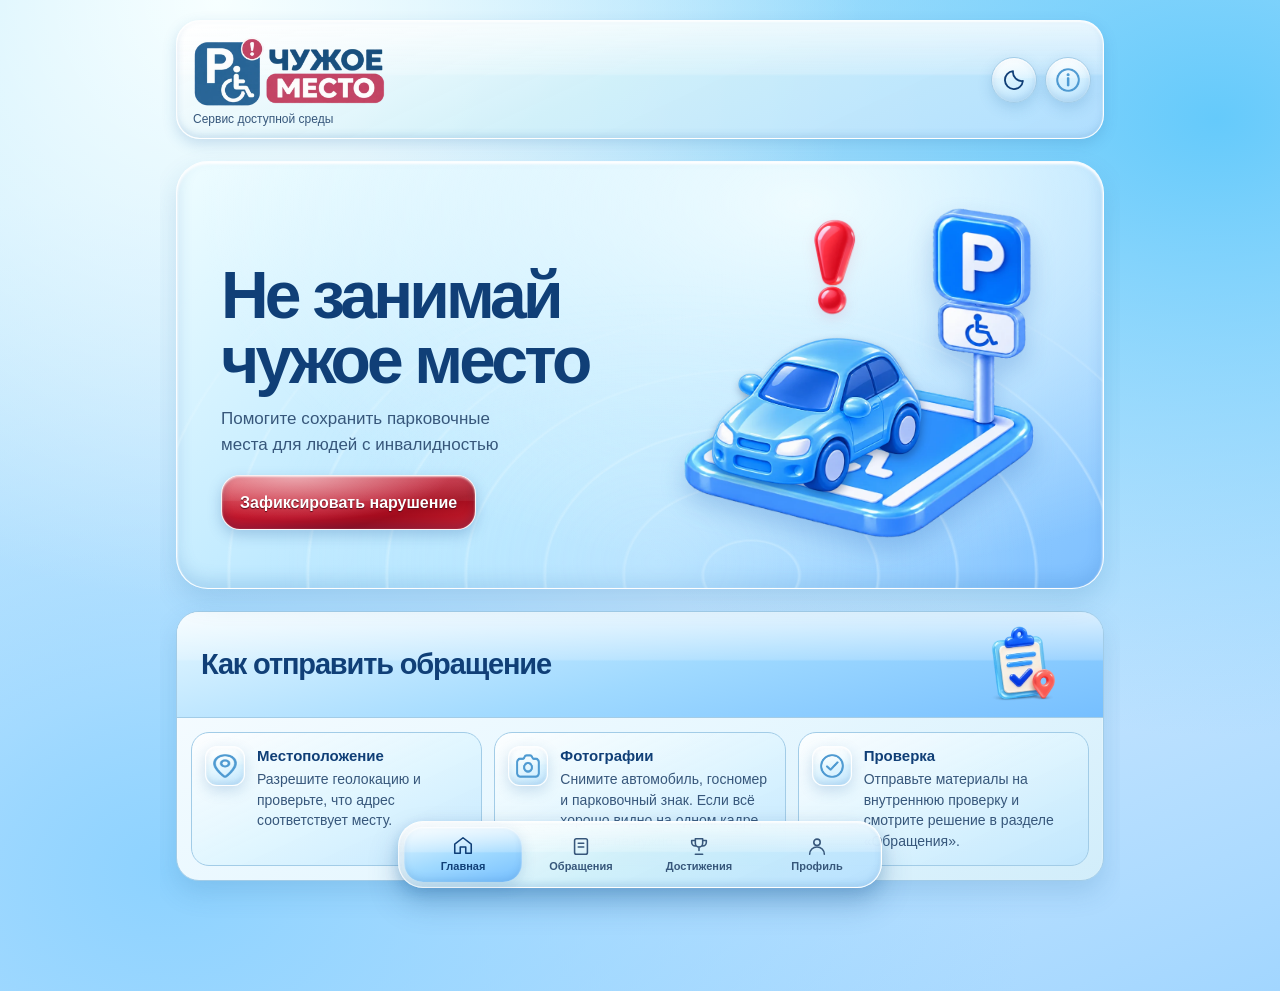
==== commit 24f74d81: "поправил отступы сверху на телефонах и сделал ручную кнопку переключения темы" ====
--- a/frontend/index.html
+++ b/frontend/index.html
@@ -6,6 +6,8 @@
 	<meta name="color-scheme" content="light dark">
 	<meta name="theme-color" content="#BFE8FC" media="(prefers-color-scheme: light)">
 	<meta name="theme-color" content="#0B111C" media="(prefers-color-scheme: dark)">
+	<script src="theme.js"></script>
+	<link rel="icon" href="/favicon.svg" type="image/svg+xml">
 	<link rel="stylesheet" type="text/css" href="style.css">
 	<script src="report.js" type="module"></script>
 	<title>Чужое место — фиксация нарушений парковки на местах для инвалидов</title>
@@ -17,9 +19,15 @@
 				<h1 class="app-logo"><img src="images/brand-logo.webp" alt="Чужое место" width="700" height="540"></h1>
 				<p>Сервис доступной среды</p>
 			</div>
-			<button id="open-about" class="about-button" type="button" aria-label="О проекте" title="О проекте">
-				<img src="images/icons/info-circle.png" alt="" width="24" height="24">
-			</button>
+			<div class="header-actions">
+				<button id="toggle-theme" class="about-button theme-button" type="button" aria-label="Включить тёмную тему" title="Включить тёмную тему" aria-pressed="false">
+					<svg class="theme-moon" viewBox="0 0 24 24" aria-hidden="true"><path d="M20.9 13A9 9 0 0 1 11 3.1 9 9 0 1 0 20.9 13Z"/></svg>
+					<svg class="theme-sun" viewBox="0 0 24 24" aria-hidden="true"><circle cx="12" cy="12" r="4"/><path d="M12 2v2m0 16v2M2 12h2m16 0h2M4.9 4.9l1.4 1.4m11.4 11.4 1.4 1.4m0-14.2-1.4 1.4M6.3 17.7l-1.4 1.4"/></svg>
+				</button>
+				<button id="open-about" class="about-button" type="button" aria-label="О проекте" title="О проекте">
+					<img src="images/icons/info-circle.png" alt="" width="24" height="24">
+				</button>
+			</div>
 		</header>
 		<section id="browser-max-notice" class="max-browser-notice" aria-label="Вход через MAX" hidden>
 			<p>Откройте бота в MAX, чтобы зарегистрироваться и отправлять обращения.</p>
@@ -128,21 +136,24 @@
 							<label for="plate-number">Госномер автомобиля <span>Необязательно</span></label>
 							<div class="plate-input">
 							<input id="plate-number" type="text" maxlength="32" autocomplete="off" autocapitalize="characters" spellcheck="false" placeholder="А123ВС" aria-describedby="plate-note" pattern="[АВЕКМНОРСТУХ0-9 \-]*">
-								<div class="plate-region-field">
-									<label for="plate-region">Регион</label>
-									<input id="plate-region" type="text" inputmode="numeric" maxlength="3" pattern="[0-9]{2,3}" autocomplete="off" placeholder="—" aria-describedby="plate-region-note">
+								<div class="plate-region-field" aria-label="Регион и флаг России">
+									<input id="plate-region" type="text" inputmode="numeric" maxlength="3" pattern="[0-9]{2,3}" autocomplete="off" placeholder="—" aria-label="Код региона" aria-describedby="plate-region-note">
+									<span class="plate-country"><span>RUS</span><span class="plate-flag" role="img" aria-label="Флаг России"></span></span>
 								</div>
-								<span class="plate-flag" role="img" aria-label="Флаг России"></span>
-								<span class="plate-flag" id="plate-region-flag" role="img" hidden></span>
 							</div>
-							<p id="plate-region-note" role="status" hidden></p>
-							<p id="plate-note">Введённый госномер не подтверждён</p>
+							<div class="plate-region-info"><span class="plate-flag" id="plate-region-flag" role="img" hidden></span><p id="plate-region-note" role="status" hidden></p></div>
+							<p id="plate-note">Проверьте распознанный номер или введите его вручную. Номер подтвердит проверяющий.</p>
 						</div>
 						<h3 id="location-title">Местоположение</h3>
 						<p id="location-status" role="status">Разрешите доступ к геолокации, чтобы определить адрес</p>
 						<button type="button" id="locate">Определить мой адрес</button>
+						<label for="location-search">Найти адрес вручную</label>
+						<input id="location-search" type="search" maxlength="200" placeholder="Город, улица, дом" autocomplete="street-address">
+						<button type="button" id="search-location">Найти адрес</button>
+						<div id="location-results" class="panel-stack" aria-live="polite"></div>
 						<p class="capture-note">Для поиска адреса координаты передаются сервису Photon<br><a href="https://www.openstreetmap.org/copyright">© OpenStreetMap</a></p>
 						<label>Комментарий к обращению <textarea id="report-comment" rows="3" maxlength="1000"></textarea></label>
+						<label class="visibility-setting"><input id="report-public" type="checkbox"><span><strong>Публичное обращение</strong><small>После отправки другие пользователи увидят фотографии, адрес, номер и ваш профиль.</small></span></label>
 					</div>
 					<div class="report-actions">
 						<p id="save-status" role="status"></p>
@@ -161,6 +172,12 @@
 			<button type="button" class="camera-icon" id="cancel-camera" aria-label="Закрыть камеру" title="Закрыть камеру" autofocus><span aria-hidden="true">×</span></button>
 		</div>
 		<button type="button" id="play-camera" hidden>Запустить предпросмотр</button>
+		<div class="camera-zoom" id="camera-zoom" hidden>
+			<button type="button" class="camera-zoom-button" id="zoom-out" aria-label="Уменьшить масштаб">−</button>
+			<label for="zoom-range">Масштаб <output id="zoom-value" for="zoom-range">1×</output></label>
+			<input id="zoom-range" type="range" min="1" max="4" step="0.1" value="1" aria-label="Масштаб камеры">
+			<button type="button" class="camera-zoom-button" id="zoom-in" aria-label="Увеличить масштаб">+</button>
+		</div>
 		<div class="camera-actions">
 			<button type="button" class="camera-icon" id="camera-flash" aria-label="Вспышка" title="Вспышка" aria-pressed="false" hidden><span aria-hidden="true">⚡︎</span></button>
 			<button type="button" id="take-photo" aria-label="Сфотографировать" title="Сфотографировать" disabled></button>
--- a/frontend/style.css
+++ b/frontend/style.css
@@ -117,7 +117,7 @@
 
 	.hero { animation: card-appear 460ms ease-out; }
 	.guide { animation: card-appear 460ms 80ms ease-out backwards; }
-	/* Forms and report rows can arrive after the tab's initial transition. */
+
 	#tab-content > form, #tab-content > .report-row, #tab-content > [role="status"]:only-child {
 		animation: panel-appear 320ms ease-out;
 	}
@@ -297,18 +297,24 @@
 .plate-field { display: grid; gap: 8px; }
 .plate-field > label { display: flex; align-items: baseline; justify-content: space-between; gap: 8px; }
 .plate-field > label span { font-size: 12px; font-weight: 400; color: var(--muted); }
-.plate-input { display: flex; align-items: center; gap: 6px; padding-right: 8px; overflow: hidden; border: 2px solid var(--deep-blue); border-radius: 12px; background: white; }
-#report-form .plate-input input { border: 0; border-radius: 0; min-width: 0; letter-spacing: .06em; text-transform: uppercase; font-weight: 600; background: transparent; box-shadow: none; }
+.plate-input { display: flex; align-items: stretch; width: min(100%, 360px); min-height: 68px; overflow: hidden; border: 3px solid #121820; border-radius: 8px; background: #fff; color: #121820; }
+#report-form .plate-input input { border: 0; border-radius: 0; min-width: 0; letter-spacing: .02em; text-transform: uppercase; font-family: "Arial Narrow", "Roboto Condensed", Arial, sans-serif; font-weight: 700; background: transparent; box-shadow: none; color: #121820; }
+#report-form #plate-number { flex: 1; width: 0; padding: 8px; font-size: clamp(22px, 7vw, 34px); text-align: center; }
 .plate-input input:focus-visible { outline-offset: -3px; }
-.plate-region-field { flex: 0 0 68px; align-self: stretch; display: grid; align-content: center; border-left: 1px solid var(--ice); text-align: center; }
-.plate-region-field label { padding-top: 4px; color: var(--muted); font-size: 11px; }
-#report-form #plate-region { min-height: 30px; padding: 2px 0 6px; text-align: center; }
-#report-form #plate-region::placeholder { color: #68707a; color: light-dark(#68707a, #aab2bc); opacity: 1; }
-.plate-flag { flex: 0 0 24px; width: 24px; height: 16px; border-radius: 2px; background: url("images/plate-flags.webp") left top / 1000% 1000% no-repeat; }
+.plate-region-field { flex: 0 0 76px; display: grid; grid-template-rows: 1fr auto; align-items: center; border-left: 2px solid #121820; text-align: center; }
+#report-form #plate-region { min-height: 38px; padding: 0 2px; text-align: center; font-size: 24px; }
+#report-form #plate-region::placeholder { color: #68707a; opacity: 1; }
+.plate-country { display: flex; align-items: center; justify-content: center; gap: 4px; padding-bottom: 4px; font: 700 11px/1 Arial, sans-serif; color: #121820; }
+.plate-flag { display: inline-block; flex: 0 0 24px; width: 24px; height: 16px; border-radius: 2px; background: url("images/plate-flags.webp") left top / 1000% 1000% no-repeat; }
+.plate-region-info { display: flex; align-items: center; gap: 8px; }
 .plate-field p { color: var(--muted); font-size: 13px; }
 .report-plate-summary { display: flex; flex-wrap: wrap; gap: 8px; align-items: center; color: var(--deep-blue); overflow-wrap: anywhere; }
-.report-plate-summary span { padding: 3px 8px; border-radius: 12px; background: #FFF0B3; color: #684A00; font-size: 13px; }
+.report-plate-summary .plate-verification { padding: 3px 8px; border-radius: 12px; background: #FFF0B3; color: #684A00; font-size: 13px; }
 .report-plate-summary small { color: var(--muted); }
+.registration-plate { display: inline-flex; align-items: stretch; max-width: 100%; min-height: 60px; overflow: hidden; border: 3px solid #121820; border-radius: 7px; background: #fff; color: #121820; }
+.registration-number { display: grid; place-items: center; min-width: 154px; max-width: 100%; padding: 4px 9px; font: 700 28px/1 "Arial Narrow", "Roboto Condensed", Arial, sans-serif; letter-spacing: .02em; overflow-wrap: anywhere; }
+.registration-region { display: grid; grid-template-rows: 1fr auto; min-width: 67px; border-left: 2px solid #121820; text-align: center; }
+.registration-code { align-self: center; padding: 1px 3px; font: 700 23px/1 Arial, sans-serif; }
 
 .report-actions {
 	display: flex;
@@ -423,6 +429,29 @@
 	justify-content: center;
 	gap: clamp(12px, 5vw, 32px);
 }
+.camera-zoom {
+	position: absolute;
+	bottom: calc(max(18px, env(safe-area-inset-bottom)) + 86px);
+	left: 50%;
+	transform: translateX(-50%);
+	width: min(320px, calc(100% - 32px));
+	display: grid;
+	grid-template-columns: 36px minmax(0, 1fr) 36px;
+	align-items: center;
+	gap: 4px 10px;
+	padding: 8px 12px;
+	border: 1px solid rgb(255 255 255 / 36%);
+	border-radius: 20px;
+	background: rgb(8 29 50 / 68%);
+	backdrop-filter: blur(10px);
+	color: white;
+}
+.camera-zoom[hidden] { display: none; }
+.camera-zoom label { grid-column: 2; text-align: center; font-size: 13px; line-height: 1; }
+.camera-zoom input { grid-column: 2; width: 100%; margin: 0; accent-color: #82d6ff; }
+#camera-view .camera-zoom-button { grid-row: 1 / 3; width: 36px; height: 36px; padding: 0; border-radius: 50%; font-size: 24px; line-height: 1; }
+#zoom-out { grid-column: 1; }
+#zoom-in { grid-column: 3; }
 #camera-view button {
 	--camera-glint: radial-gradient(ellipse at 34% 12%, rgb(255 255 255 / 48%), transparent 50%);
 	border: 1px solid rgb(234 247 255 / 72%);
@@ -616,7 +645,7 @@
 
 
 
-/* Glass surfaces and saturated reflections follow the parking illustration. */
+
 :root {
 	color-scheme: light dark;
 	--ink: #102e55;
@@ -656,40 +685,38 @@
 		linear-gradient(157deg, #b9e8fc, #deefff 48%, #a2d6ff);
 }
 
-@media (prefers-color-scheme: dark) {
-	:root {
-		--ink: #eaf1fb;
-		--muted: #b2c4dc;
-		--paper: #121d2c;
-		--ice: #30445e;
-		--sky: #0b111c;
-		--blue: #6abaff;
-		--strong-blue: #96d8ff;
-		--deep-blue: #e4f1ff;
-		--heading: #edf5ff;
-		--accent: #ffacbc;
-		--card-border: #374e69;
-		--edge-light: #a5caff4d;
-		--glass-glint: linear-gradient(180deg, #c4e1ff24, #97c6ff08 44%, transparent 46%);
-		--glass-surface: linear-gradient(155deg, #283b54, #1b2b41 56%, #1a2d47);
-		--surface: linear-gradient(152deg, #202e42, #151f2e 62%, #17253a);
-		--field: linear-gradient(170deg, #0e1725, #172539);
-		--chrome: linear-gradient(155deg, #283950f5, #192639f2 56%, #17283ff4);
-		--dialog-surface: linear-gradient(145deg, #1c2d44, #121e30 62%, #17283f);
-		--hero-surface: linear-gradient(140deg, #20344f, #15253d 52%, #23476c);
-		--hero-halo: #67b1ff32;
-		--hero-ring: #91c4f525;
-		--blue-gel: linear-gradient(165deg, #236cac, #09549d 51%, #164984 71%, #2369aa);
-		--report-gel: linear-gradient(165deg, #ca2334, #ad1328 51%, #8b0d20 71%, #bc1b2e);
-		--sky-gel: linear-gradient(165deg, #34567c, #244263 54%, #1c3454);
-		--glass-shadow: inset 0 1px 2px #c3ddff40, inset 0 -3px 9px #050c1a55, 0 6px 16px #060b155e;
-		--soft-shadow: inset 0 1px 2px #b4d4ff33, 0 12px 26px #060a1466;
-		--gel-shadow: inset 0 1px 2px #c8edffd4, inset 0 -5px 10px #04183283, 0 5px 14px #020b20a8;
-		--backdrop: #020c19a8;
-		--page-background:
-			radial-gradient(ellipse at 76% 0%, #1b2f49, transparent 54%),
-			linear-gradient(157deg, #0b111c, #101c2e 74%, #0d1828);
-	}
+:root[data-theme="dark"] {
+	--ink: #eaf1fb;
+	--muted: #b2c4dc;
+	--paper: #121d2c;
+	--ice: #30445e;
+	--sky: #0b111c;
+	--blue: #6abaff;
+	--strong-blue: #96d8ff;
+	--deep-blue: #e4f1ff;
+	--heading: #edf5ff;
+	--accent: #ffacbc;
+	--card-border: #374e69;
+	--edge-light: #a5caff4d;
+	--glass-glint: linear-gradient(180deg, #c4e1ff24, #97c6ff08 44%, transparent 46%);
+	--glass-surface: linear-gradient(155deg, #283b54, #1b2b41 56%, #1a2d47);
+	--surface: linear-gradient(152deg, #202e42, #151f2e 62%, #17253a);
+	--field: linear-gradient(170deg, #0e1725, #172539);
+	--chrome: linear-gradient(155deg, #283950f5, #192639f2 56%, #17283ff4);
+	--dialog-surface: linear-gradient(145deg, #1c2d44, #121e30 62%, #17283f);
+	--hero-surface: linear-gradient(140deg, #20344f, #15253d 52%, #23476c);
+	--hero-halo: #67b1ff32;
+	--hero-ring: #91c4f525;
+	--blue-gel: linear-gradient(165deg, #236cac, #09549d 51%, #164984 71%, #2369aa);
+	--report-gel: linear-gradient(165deg, #ca2334, #ad1328 51%, #8b0d20 71%, #bc1b2e);
+	--sky-gel: linear-gradient(165deg, #34567c, #244263 54%, #1c3454);
+	--glass-shadow: inset 0 1px 2px #c3ddff40, inset 0 -3px 9px #050c1a55, 0 6px 16px #060b155e;
+	--soft-shadow: inset 0 1px 2px #b4d4ff33, 0 12px 26px #060a1466;
+	--gel-shadow: inset 0 1px 2px #c8edffd4, inset 0 -5px 10px #04183283, 0 5px 14px #020b20a8;
+	--backdrop: #020c19a8;
+	--page-background:
+		radial-gradient(ellipse at 76% 0%, #1b2f49, transparent 54%),
+		linear-gradient(157deg, #0b111c, #101c2e 74%, #0d1828);
 }
 
 html { background: var(--sky); }
@@ -713,19 +740,18 @@
 	box-shadow: var(--glass-shadow);
 }
 .app-header { margin-bottom: 16px; }
-@media (prefers-color-scheme: dark) {
-	/* Highlight only the navy wordmark, leaving the transparent artwork and red badge intact. */
-	.app-logo::after {
-		content: "";
-		position: absolute;
-		inset: 0;
-		pointer-events: none;
-		background: url("images/brand-logo.webp") center / 100% auto no-repeat;
-		clip-path: inset(19% 3% 46% 38%);
-		filter: brightness(2.7) saturate(.7);
-	}
-	.about-button img { filter: brightness(1.45); }
-}
+
+:root[data-theme="dark"] .app-logo::after {
+	content: "";
+	position: absolute;
+	inset: 0;
+	pointer-events: none;
+	background: url("images/brand-logo.webp") center / 100% auto no-repeat;
+	clip-path: inset(19% 3% 46% 38%);
+	filter: brightness(2.7) saturate(.7);
+}
+:root[data-theme="dark"] .about-button img { filter: brightness(1.45); }
+
 .review-header { padding: 14px 16px; }
 .review-header h1 { letter-spacing: -.035em; }
 
@@ -885,13 +911,14 @@
 }
 .report-button:hover { box-shadow: var(--gel-shadow); filter: brightness(1.08); }
 
-:is(.panel-dialog, .tab-screen) :is(input, textarea, select), .plate-input {
+:is(.panel-dialog, .tab-screen) :is(input, textarea, select) {
 	border-color: var(--card-border);
 	border-radius: 15px;
 	background: var(--field);
 	color: var(--ink);
 	box-shadow: inset 0 2px 5px #0c477227;
 }
+.plate-input { border-color: #121820; background: #fff; box-shadow: none; }
 :is(.panel-dialog, .tab-screen) :is(input, textarea)::placeholder { color: var(--muted); }
 :is(.panel-dialog, .tab-screen) :is(input, textarea, select):focus { border-color: var(--blue); }
 .plate-input:has([aria-invalid="true"]) { border-color: var(--accent); }
@@ -906,11 +933,10 @@
 .step-progress span { background: var(--glass-glint), var(--blue-gel); }
 .review-storage-warning { background: var(--surface); border-color: var(--accent); color: var(--ink); }
 .report-status { padding: 4px 9px; border-radius: 999px; box-shadow: inset 0 1px 1px var(--edge-light); }
-@media (prefers-color-scheme: dark) {
-	.status-pending, .report-plate-summary span { background: #544023; color: #ffdf9e; }
-	.status-approved { background: #214d78; color: #c2e6ff; }
-	.status-rejected { background: #59283c; color: #ffd0db; }
-}
+:root[data-theme="dark"] .status-pending,
+:root[data-theme="dark"] .report-plate-summary .plate-verification { background: #544023; color: #ffdf9e; }
+:root[data-theme="dark"] .status-approved { background: #214d78; color: #c2e6ff; }
+:root[data-theme="dark"] .status-rejected { background: #59283c; color: #ffd0db; }
 
 @media (max-width: 600px), (max-height: 500px) and (pointer: coarse) {
 	.panel-dialog { border: 0; border-radius: 0; }
@@ -962,3 +988,80 @@
 		transition-duration: .01ms !important;
 	}
 }
+
+
+.plate-photo {
+    position: relative;
+    display: inline-block;
+    max-width: 100%;
+    line-height: 0;
+    justify-self: center;
+}
+.report-photos .plate-photo img {
+    width: auto;
+    max-width: 100%;
+    height: auto;
+}
+.plate-detection {
+    position: absolute;
+    box-sizing: border-box;
+    border: 2px solid #24e65a;
+    border-radius: 3px;
+    box-shadow: 0 0 0 1px rgba(0, 0, 0, .65), 0 0 7px rgba(36, 230, 90, .55);
+    pointer-events: none;
+}
+
+.visibility-setting {
+    display: flex;
+    align-items: flex-start;
+    gap: 12px;
+    padding: 15px;
+    border: 1px solid var(--ice);
+    border-radius: 18px;
+    background: var(--field);
+    cursor: pointer;
+}
+.visibility-setting input { flex: none; width: 20px; height: 20px; margin: 2px 0 0; accent-color: var(--blue); }
+.visibility-setting span { display: grid; gap: 4px; }
+.visibility-setting small { color: var(--muted); line-height: 1.4; }
+.leaderboard { display: grid; gap: 10px; margin-top: 20px; }
+.leaderboard { scroll-margin-top: 16px; }
+.leaderboard-shortcut.panel-button { display: flex; align-items: center; gap: 12px; width: 100%; padding: 12px 15px; text-align: left; }
+.leaderboard-shortcut-icon { display: grid; place-items: center; width: 42px; height: 42px; flex: none; border-radius: 14px; background: var(--glass-surface); font-size: 23px; }
+.leaderboard-shortcut-text { display: grid; flex: 1; min-width: 0; }
+.leaderboard-shortcut-text strong { color: var(--deep-blue); }
+.leaderboard-shortcut-text small { color: var(--muted); }
+.leaderboard-shortcut-arrow { color: var(--blue); font-size: 24px; }
+.public-profile-history { display: grid; gap: 12px; margin-top: 12px; }
+.leaderboard h2, .leaderboard p { margin: 0; }
+.ranking-subtitle { color: var(--muted); }
+.ranking-list { display: grid; gap: 8px; }
+.ranking-row { display: grid; grid-template-columns: 32px minmax(0, 1fr) auto; align-items: center; gap: 8px; padding: 8px; border: 1px solid var(--ice); border-radius: 18px; background: var(--field); }
+.ranking-place { text-align: center; color: var(--blue); font-size: 18px; }
+.ranking-score { min-width: 42px; padding: 7px; border-radius: 12px; color: var(--blue); background: var(--ice); text-align: center; font-weight: 700; }
+.public-user.panel-button { display: flex; align-items: center; gap: 10px; min-width: 0; text-align: left; }
+.public-user .profile-avatar { width: 40px; height: 40px; flex: none; font-size: 19px; }
+.public-user-text { display: grid; gap: 2px; min-width: 0; }
+.public-user-text small { color: var(--muted); }
+.public-user-text strong { overflow: hidden; text-overflow: ellipsis; }
+.report-filter { flex-wrap: wrap; }
+.report-filter .panel-button { flex: 1 0 auto; padding-inline: 9px; font-size: 14px; overflow-wrap: normal; white-space: nowrap; }
+.profile-avatar--max, .tab-profile-icon .profile-avatar--max {
+    border: 0;
+    border-radius: 50%;
+    background: linear-gradient(135deg, var(--max-avatar-start), var(--max-avatar-end));
+    box-shadow: none;
+    color: #fff;
+    font-weight: 600;
+}
+
+:root[data-theme="light"] { color-scheme: light; }
+:root[data-theme="dark"] { color-scheme: dark; }
+.header-actions { display: flex; flex: none; align-items: center; gap: 8px; }
+.theme-button { color: var(--deep-blue); }
+.theme-button svg { width: 24px; height: 24px; fill: none; stroke: currentColor; stroke-width: 1.8; stroke-linecap: round; stroke-linejoin: round; }
+.theme-button .theme-sun, :root[data-theme="dark"] .theme-button .theme-moon { display: none; }
+:root[data-theme="dark"] .theme-button .theme-sun { display: block; }
+@media (max-width: 600px) {
+	#home { padding-top: env(safe-area-inset-top, 0px); }
+}
